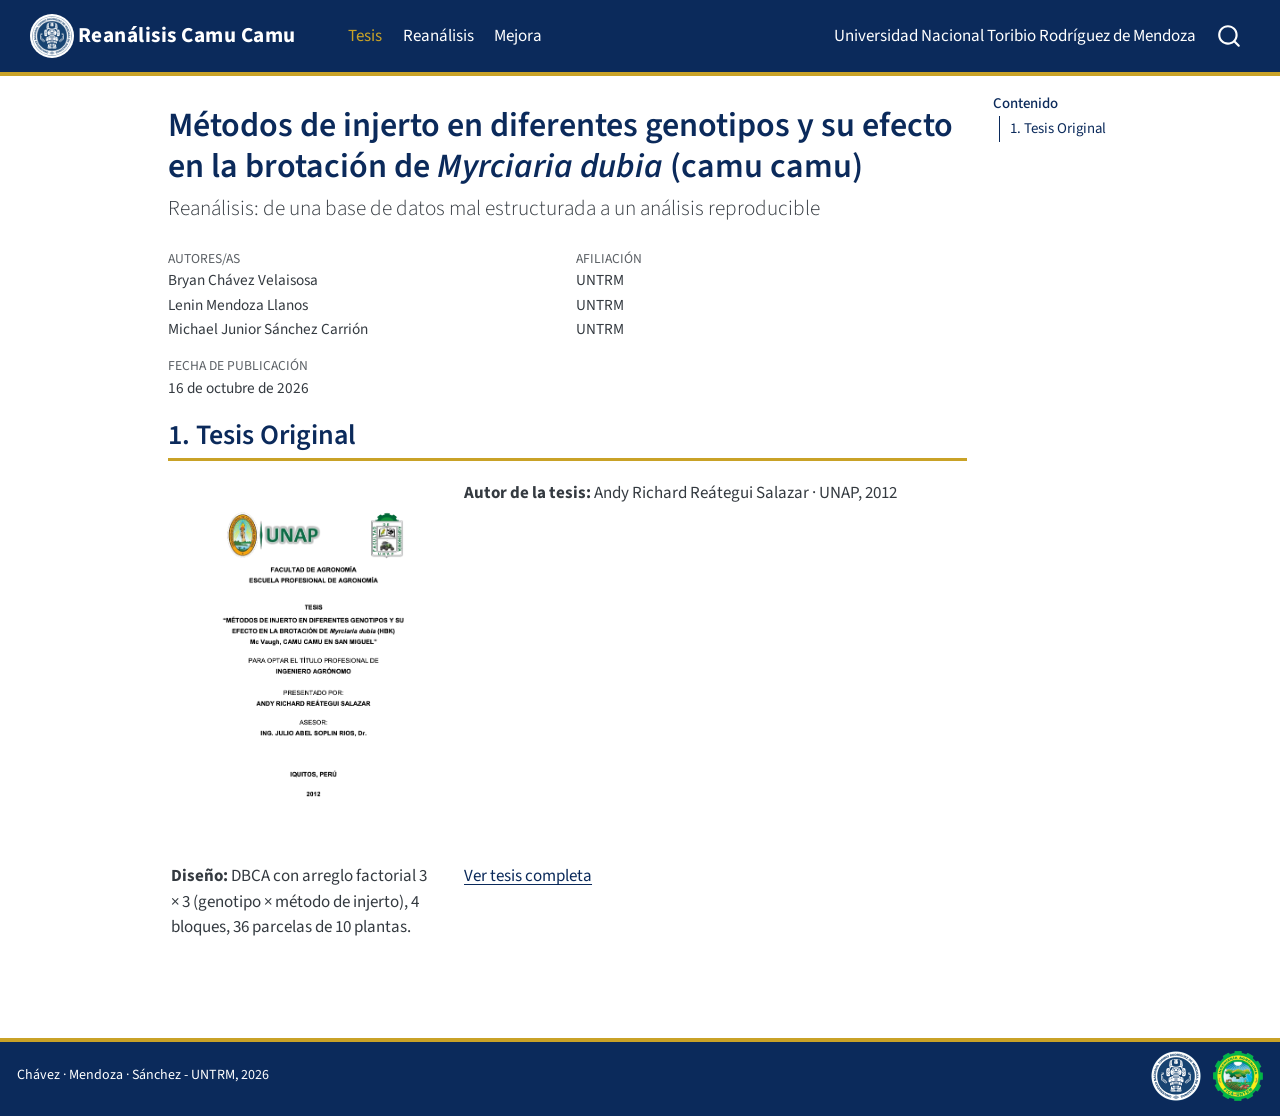
==== docs/index.html @ 09ec64f8 "Agrego páginas Reanálisis y Mejoras" ====
<!DOCTYPE html>
<html xmlns="http://www.w3.org/1999/xhtml" lang="es" xml:lang="es"><head>

<meta charset="utf-8">
<meta name="generator" content="quarto-1.9.37">

<meta name="viewport" content="width=device-width, initial-scale=1.0, user-scalable=yes">

<meta name="author" content="Bryan Chávez Velaisosa">
<meta name="author" content="Lenin Mendoza Llanos">
<meta name="author" content="Michael Junior Sánchez Carrión">

<title>Métodos de injerto en diferentes genotipos y su efecto en la brotación de Myrciaria dubia (camu camu) – Reanálisis Camu Camu</title>
<style>
/* Default styles provided by pandoc.
** See https://pandoc.org/MANUAL.html#variables-for-html for config info.
*/
code{white-space: pre-wrap;}
span.smallcaps{font-variant: small-caps;}
div.columns{display: flex; gap: min(4vw, 1.5em);}
div.column{flex: auto; overflow-x: auto;}
div.hanging-indent{margin-left: 1.5em; text-indent: -1.5em;}
ul.task-list{list-style: none;}
ul.task-list li input[type="checkbox"] {
  width: 0.8em;
  margin: 0 0.8em 0.2em -1em; /* quarto-specific, see https://github.com/quarto-dev/quarto-cli/issues/4556 */ 
  vertical-align: middle;
}
</style>


<script src="site_libs/quarto-nav/quarto-nav.js"></script>
<script src="site_libs/quarto-nav/headroom.min.js"></script>
<script src="site_libs/clipboard/clipboard.min.js"></script>
<script src="site_libs/quarto-search/autocomplete.umd.js"></script>
<script src="site_libs/quarto-search/fuse.min.js"></script>
<script src="site_libs/quarto-search/quarto-search.js"></script>
<meta name="quarto:offset" content="./">
<script src="site_libs/quarto-html/quarto.js" type="module"></script>
<script src="site_libs/quarto-html/tabsets/tabsets.js" type="module"></script>
<script src="site_libs/quarto-html/popper.min.js"></script>
<script src="site_libs/quarto-html/tippy.umd.min.js"></script>
<script src="site_libs/quarto-html/anchor.min.js"></script>
<link href="site_libs/quarto-html/tippy.css" rel="stylesheet">
<link href="site_libs/quarto-html/quarto-syntax-highlighting-7f8f88aac4f3542376d5c11b86a4c14d.css" rel="stylesheet" id="quarto-text-highlighting-styles">
<script src="site_libs/bootstrap/bootstrap.min.js"></script>
<link href="site_libs/bootstrap/bootstrap-icons.css" rel="stylesheet">
<link href="site_libs/bootstrap/bootstrap-fdd78531f9543325a191bd3c4069c0da.min.css" rel="stylesheet" append-hash="true" id="quarto-bootstrap" data-mode="light">
<script id="quarto-search-options" type="application/json">{
  "location": "navbar",
  "copy-button": false,
  "collapse-after": 3,
  "panel-placement": "end",
  "type": "overlay",
  "limit": 50,
  "keyboard-shortcut": [
    "f",
    "/",
    "s"
  ],
  "show-item-context": false,
  "language": {
    "search-no-results-text": "No se han encontrado resultados",
    "search-matching-documents-text": "documentos encontrados",
    "search-copy-link-title": "Copiar el enlace en la búsqueda",
    "search-hide-matches-text": "Ocultar resultados adicionales",
    "search-more-match-text": "resultado adicional en este documento",
    "search-more-matches-text": "resultados adicionales en este documento",
    "search-clear-button-title": "Borrar",
    "search-text-placeholder": "",
    "search-detached-cancel-button-title": "Cancelar",
    "search-submit-button-title": "Enviar",
    "search-label": "Buscar"
  }
}</script>


</head>

<body class="nav-fixed quarto-light">

<div id="quarto-search-results"></div>
  <header id="quarto-header" class="headroom fixed-top">
    <nav class="navbar navbar-expand-lg " data-bs-theme="dark">
      <div class="navbar-container container-fluid">
      <div class="navbar-brand-container mx-auto">
    <a href="./index.html" class="navbar-brand navbar-brand-logo">
    <img src="./img/logo-untrm.png" alt="Logo UNTRM" class="navbar-logo light-content">
    <img src="./img/logo-untrm.png" alt="Logo UNTRM" class="navbar-logo dark-content">
    </a>
    <a class="navbar-brand" href="./index.html">
    <span class="navbar-title">Reanálisis Camu Camu</span>
    </a>
  </div>
            <div id="quarto-search" class="" title="Buscar"></div>
          <button class="navbar-toggler" type="button" data-bs-toggle="collapse" data-bs-target="#navbarCollapse" aria-controls="navbarCollapse" role="menu" aria-expanded="false" aria-label="Navegación de palanca" onclick="if (window.quartoToggleHeadroom) { window.quartoToggleHeadroom(); }">
  <span class="navbar-toggler-icon"></span>
</button>
          <div class="collapse navbar-collapse" id="navbarCollapse">
            <ul class="navbar-nav navbar-nav-scroll me-auto">
  <li class="nav-item">
    <a class="nav-link active" href="./index.html" aria-current="page"> 
<span class="menu-text">Tesis</span></a>
  </li>  
  <li class="nav-item">
    <a class="nav-link" href="./reanalisis.html"> 
<span class="menu-text">Reanálisis</span></a>
  </li>  
  <li class="nav-item">
    <a class="nav-link" href="./mejoras.html"> 
<span class="menu-text">Mejora</span></a>
  </li>  
</ul>
            <ul class="navbar-nav navbar-nav-scroll ms-auto">
  <li class="nav-item">
    <span class="nav-link">
<span class="menu-text">Universidad Nacional Toribio Rodríguez de Mendoza</span>
    </span>
  </li>  
</ul>
          </div> <!-- /navcollapse -->
            <div class="quarto-navbar-tools">
</div>
      </div> <!-- /container-fluid -->
    </nav>
</header>
<!-- content -->
<div id="quarto-content" class="quarto-container page-columns page-rows-contents page-layout-article page-navbar">
<!-- sidebar -->
<!-- margin-sidebar -->
    <div id="quarto-margin-sidebar" class="sidebar margin-sidebar">
        <nav id="TOC" role="doc-toc" class="toc-active">
    <h2 id="toc-title">Contenido</h2>
   
  <ul>
  <li><a href="#tesis-original" id="toc-tesis-original" class="nav-link active" data-scroll-target="#tesis-original">1. Tesis Original</a></li>
  </ul>
</nav>
    </div>
<!-- main -->
<main class="content" id="quarto-document-content">

<header id="title-block-header" class="quarto-title-block default">
<div class="quarto-title">
<h1 class="title">Métodos de injerto en diferentes genotipos y su efecto en la brotación de <em>Myrciaria dubia</em> (camu camu)</h1>
<p class="subtitle lead">Reanálisis: de una base de datos mal estructurada a un análisis reproducible</p>
</div>


<div class="quarto-title-meta-author">
  <div class="quarto-title-meta-heading">Autores/as</div>
  <div class="quarto-title-meta-heading">Afiliación</div>
  
    <div class="quarto-title-meta-contents">
    <p class="author">Bryan Chávez Velaisosa </p>
  </div>
  <div class="quarto-title-meta-contents">
        <p class="affiliation">
            UNTRM
          </p>
      </div>
    <div class="quarto-title-meta-contents">
    <p class="author">Lenin Mendoza Llanos </p>
  </div>
  <div class="quarto-title-meta-contents">
        <p class="affiliation">
            UNTRM
          </p>
      </div>
    <div class="quarto-title-meta-contents">
    <p class="author">Michael Junior Sánchez Carrión </p>
  </div>
  <div class="quarto-title-meta-contents">
        <p class="affiliation">
            UNTRM
          </p>
      </div>
  </div>

<div class="quarto-title-meta">

      
    <div>
    <div class="quarto-title-meta-heading">Fecha de publicación</div>
    <div class="quarto-title-meta-contents">
      <p class="date">16 de octubre de 2026</p>
    </div>
  </div>
  
    
  </div>
  


</header>


<section id="tesis-original" class="level2">
<h2 class="anchored" data-anchor-id="tesis-original">1. Tesis Original</h2>
<div class="quarto-layout-panel" data-layout="[35,65]">
<div class="quarto-layout-row">
<div class="quarto-layout-cell" style="flex-basis: 35.0%;justify-content: center;">
<p><img src="img/portada_tesis.png" class="img-fluid"></p>
</div>
<div class="quarto-layout-cell" style="flex-basis: 65.0%;justify-content: flex-start;">
<p><strong>Autor de la tesis:</strong> Andy Richard Reátegui Salazar · UNAP, 2012</p>
</div>
</div>
<div class="quarto-layout-row">
<div class="quarto-layout-cell" style="flex-basis: 35.0%;justify-content: flex-start;">
<p><strong>Diseño:</strong> DBCA con arreglo factorial 3 × 3 (genotipo × método de injerto), 4 bloques, 36 parcelas de 10 plantas.</p>
</div>
<div class="quarto-layout-cell" style="flex-basis: 65.0%;justify-content: flex-start;">
<p><a href="https://api-repositorio.unapiquitos.edu.pe/server/api/core/bitstreams/36455bbd-36ca-40e0-aa8e-1a7fc9ed3865/content">Ver tesis completa</a></p>
</div>
</div>
</div>


</section>

</main> <!-- /main -->
<script id="quarto-html-after-body" type="application/javascript">
  window.document.addEventListener("DOMContentLoaded", function (event) {
    const icon = "";
    const anchorJS = new window.AnchorJS();
    anchorJS.options = {
      placement: 'right',
      icon: icon
    };
    anchorJS.add('.anchored');
    const isCodeAnnotation = (el) => {
      for (const clz of el.classList) {
        if (clz.startsWith('code-annotation-')) {                     
          return true;
        }
      }
      return false;
    }
    const onCopySuccess = function(e) {
      // button target
      const button = e.trigger;
      // don't keep focus
      button.blur();
      // flash "checked"
      button.classList.add('code-copy-button-checked');
      var currentTitle = button.getAttribute("title");
      button.setAttribute("title", "Copiado");
      let tooltip;
      if (window.bootstrap) {
        button.setAttribute("data-bs-toggle", "tooltip");
        button.setAttribute("data-bs-placement", "left");
        button.setAttribute("data-bs-title", "Copiado");
        tooltip = new bootstrap.Tooltip(button, 
          { trigger: "manual", 
            customClass: "code-copy-button-tooltip",
            offset: [0, -8]});
        tooltip.show();    
      }
      setTimeout(function() {
        if (tooltip) {
          tooltip.hide();
          button.removeAttribute("data-bs-title");
          button.removeAttribute("data-bs-toggle");
          button.removeAttribute("data-bs-placement");
        }
        button.setAttribute("title", currentTitle);
        button.classList.remove('code-copy-button-checked');
      }, 1000);
      // clear code selection
      e.clearSelection();
    }
    const getTextToCopy = function(trigger) {
      const outerScaffold = trigger.parentElement.cloneNode(true);
      const codeEl = outerScaffold.querySelector('code');
      for (const childEl of codeEl.children) {
        if (isCodeAnnotation(childEl)) {
          childEl.remove();
        }
      }
      return codeEl.innerText;
    }
    const clipboard = new window.ClipboardJS('.code-copy-button:not([data-in-quarto-modal])', {
      text: getTextToCopy
    });
    clipboard.on('success', onCopySuccess);
    if (window.document.getElementById('quarto-embedded-source-code-modal')) {
      const clipboardModal = new window.ClipboardJS('.code-copy-button[data-in-quarto-modal]', {
        text: getTextToCopy,
        container: window.document.getElementById('quarto-embedded-source-code-modal')
      });
      clipboardModal.on('success', onCopySuccess);
    }
      var localhostRegex = new RegExp(/^(?:http|https):\/\/localhost\:?[0-9]*\//);
      var mailtoRegex = new RegExp(/^mailto:/);
        var filterRegex = new RegExp('/' + window.location.host + '/');
      var isInternal = (href) => {
          return filterRegex.test(href) || localhostRegex.test(href) || mailtoRegex.test(href);
      }
      // Inspect non-navigation links and adorn them if external
     var links = window.document.querySelectorAll('a[href]:not(.nav-link):not(.navbar-brand):not(.toc-action):not(.sidebar-link):not(.sidebar-item-toggle):not(.pagination-link):not(.no-external):not([aria-hidden]):not(.dropdown-item):not(.quarto-navigation-tool):not(.about-link)');
      for (var i=0; i<links.length; i++) {
        const link = links[i];
        if (!isInternal(link.href)) {
          // undo the damage that might have been done by quarto-nav.js in the case of
          // links that we want to consider external
          if (link.dataset.originalHref !== undefined) {
            link.href = link.dataset.originalHref;
          }
        }
      }
    function tippyHover(el, contentFn, onTriggerFn, onUntriggerFn) {
      const config = {
        allowHTML: true,
        maxWidth: 500,
        delay: 100,
        arrow: false,
        appendTo: function(el) {
            return el.parentElement;
        },
        interactive: true,
        interactiveBorder: 10,
        theme: 'quarto',
        placement: 'bottom-start',
      };
      if (contentFn) {
        config.content = contentFn;
      }
      if (onTriggerFn) {
        config.onTrigger = onTriggerFn;
      }
      if (onUntriggerFn) {
        config.onUntrigger = onUntriggerFn;
      }
      window.tippy(el, config); 
    }
    const noterefs = window.document.querySelectorAll('a[role="doc-noteref"]');
    for (var i=0; i<noterefs.length; i++) {
      const ref = noterefs[i];
      tippyHover(ref, function() {
        // use id or data attribute instead here
        let href = ref.getAttribute('data-footnote-href') || ref.getAttribute('href');
        try { href = new URL(href).hash; } catch {}
        const id = href.replace(/^#\/?/, "");
        const note = window.document.getElementById(id);
        if (note) {
          return note.innerHTML;
        } else {
          return "";
        }
      });
    }
    const xrefs = window.document.querySelectorAll('a.quarto-xref');
    const processXRef = (id, note) => {
      // Strip column container classes
      const stripColumnClz = (el) => {
        el.classList.remove("page-full", "page-columns");
        if (el.children) {
          for (const child of el.children) {
            stripColumnClz(child);
          }
        }
      }
      stripColumnClz(note)
      if (id === null || id.startsWith('sec-')) {
        // Special case sections, only their first couple elements
        const container = document.createElement("div");
        if (note.children && note.children.length > 2) {
          container.appendChild(note.children[0].cloneNode(true));
          for (let i = 1; i < note.children.length; i++) {
            const child = note.children[i];
            if (child.tagName === "P" && child.innerText === "") {
              continue;
            } else {
              container.appendChild(child.cloneNode(true));
              break;
            }
          }
          if (window.Quarto?.typesetMath) {
            window.Quarto.typesetMath(container);
          }
          return container.innerHTML
        } else {
          if (window.Quarto?.typesetMath) {
            window.Quarto.typesetMath(note);
          }
          return note.innerHTML;
        }
      } else {
        // Remove any anchor links if they are present
        const anchorLink = note.querySelector('a.anchorjs-link');
        if (anchorLink) {
          anchorLink.remove();
        }
        if (window.Quarto?.typesetMath) {
          window.Quarto.typesetMath(note);
        }
        if (note.classList.contains("callout")) {
          return note.outerHTML;
        } else {
          return note.innerHTML;
        }
      }
    }
    for (var i=0; i<xrefs.length; i++) {
      const xref = xrefs[i];
      tippyHover(xref, undefined, function(instance) {
        instance.disable();
        let url = xref.getAttribute('href');
        let hash = undefined; 
        if (url.startsWith('#')) {
          hash = url;
        } else {
          try { hash = new URL(url).hash; } catch {}
        }
        if (hash) {
          const id = hash.replace(/^#\/?/, "");
          const note = window.document.getElementById(id);
          if (note !== null) {
            try {
              const html = processXRef(id, note.cloneNode(true));
              instance.setContent(html);
            } finally {
              instance.enable();
              instance.show();
            }
          } else {
            // See if we can fetch this
            fetch(url.split('#')[0])
            .then(res => res.text())
            .then(html => {
              const parser = new DOMParser();
              const htmlDoc = parser.parseFromString(html, "text/html");
              const note = htmlDoc.getElementById(id);
              if (note !== null) {
                const html = processXRef(id, note);
                instance.setContent(html);
              } 
            }).finally(() => {
              instance.enable();
              instance.show();
            });
          }
        } else {
          // See if we can fetch a full url (with no hash to target)
          // This is a special case and we should probably do some content thinning / targeting
          fetch(url)
          .then(res => res.text())
          .then(html => {
            const parser = new DOMParser();
            const htmlDoc = parser.parseFromString(html, "text/html");
            const note = htmlDoc.querySelector('main.content');
            if (note !== null) {
              // This should only happen for chapter cross references
              // (since there is no id in the URL)
              // remove the first header
              if (note.children.length > 0 && note.children[0].tagName === "HEADER") {
                note.children[0].remove();
              }
              const html = processXRef(null, note);
              instance.setContent(html);
            } 
          }).finally(() => {
            instance.enable();
            instance.show();
          });
        }
      }, function(instance) {
      });
    }
        let selectedAnnoteEl;
        const selectorForAnnotation = ( cell, annotation) => {
          let cellAttr = 'data-code-cell="' + cell + '"';
          let lineAttr = 'data-code-annotation="' +  annotation + '"';
          const selector = 'span[' + cellAttr + '][' + lineAttr + ']';
          return selector;
        }
        const selectCodeLines = (annoteEl) => {
          const doc = window.document;
          const targetCell = annoteEl.getAttribute("data-target-cell");
          const targetAnnotation = annoteEl.getAttribute("data-target-annotation");
          const annoteSpan = window.document.querySelector(selectorForAnnotation(targetCell, targetAnnotation));
          const lines = annoteSpan.getAttribute("data-code-lines").split(",");
          const lineIds = lines.map((line) => {
            return targetCell + "-" + line;
          })
          let top = null;
          let height = null;
          let parent = null;
          if (lineIds.length > 0) {
              //compute the position of the single el (top and bottom and make a div)
              const el = window.document.getElementById(lineIds[0]);
              top = el.offsetTop;
              height = el.offsetHeight;
              parent = el.parentElement.parentElement;
            if (lineIds.length > 1) {
              const lastEl = window.document.getElementById(lineIds[lineIds.length - 1]);
              const bottom = lastEl.offsetTop + lastEl.offsetHeight;
              height = bottom - top;
            }
            if (top !== null && height !== null && parent !== null) {
              // cook up a div (if necessary) and position it 
              let div = window.document.getElementById("code-annotation-line-highlight");
              if (div === null) {
                div = window.document.createElement("div");
                div.setAttribute("id", "code-annotation-line-highlight");
                div.style.position = 'absolute';
                parent.appendChild(div);
              }
              div.style.top = top - 2 + "px";
              div.style.height = height + 4 + "px";
              div.style.left = 0;
              let gutterDiv = window.document.getElementById("code-annotation-line-highlight-gutter");
              if (gutterDiv === null) {
                gutterDiv = window.document.createElement("div");
                gutterDiv.setAttribute("id", "code-annotation-line-highlight-gutter");
                gutterDiv.style.position = 'absolute';
                const codeCell = window.document.getElementById(targetCell);
                const gutter = codeCell.querySelector('.code-annotation-gutter');
                gutter.appendChild(gutterDiv);
              }
              gutterDiv.style.top = top - 2 + "px";
              gutterDiv.style.height = height + 4 + "px";
            }
            selectedAnnoteEl = annoteEl;
          }
        };
        const unselectCodeLines = () => {
          const elementsIds = ["code-annotation-line-highlight", "code-annotation-line-highlight-gutter"];
          elementsIds.forEach((elId) => {
            const div = window.document.getElementById(elId);
            if (div) {
              div.remove();
            }
          });
          selectedAnnoteEl = undefined;
        };
          // Handle positioning of the toggle
      window.addEventListener(
        "resize",
        throttle(() => {
          elRect = undefined;
          if (selectedAnnoteEl) {
            selectCodeLines(selectedAnnoteEl);
          }
        }, 10)
      );
      function throttle(fn, ms) {
      let throttle = false;
      let timer;
        return (...args) => {
          if(!throttle) { // first call gets through
              fn.apply(this, args);
              throttle = true;
          } else { // all the others get throttled
              if(timer) clearTimeout(timer); // cancel #2
              timer = setTimeout(() => {
                fn.apply(this, args);
                timer = throttle = false;
              }, ms);
          }
        };
      }
        // Attach click handler to the DT
        const annoteDls = window.document.querySelectorAll('dt[data-target-cell]');
        for (const annoteDlNode of annoteDls) {
          annoteDlNode.addEventListener('click', (event) => {
            const clickedEl = event.target;
            if (clickedEl !== selectedAnnoteEl) {
              unselectCodeLines();
              const activeEl = window.document.querySelector('dt[data-target-cell].code-annotation-active');
              if (activeEl) {
                activeEl.classList.remove('code-annotation-active');
              }
              selectCodeLines(clickedEl);
              clickedEl.classList.add('code-annotation-active');
            } else {
              // Unselect the line
              unselectCodeLines();
              clickedEl.classList.remove('code-annotation-active');
            }
          });
        }
    const findCites = (el) => {
      const parentEl = el.parentElement;
      if (parentEl) {
        const cites = parentEl.dataset.cites;
        if (cites) {
          return {
            el,
            cites: cites.split(' ')
          };
        } else {
          return findCites(el.parentElement)
        }
      } else {
        return undefined;
      }
    };
    var bibliorefs = window.document.querySelectorAll('a[role="doc-biblioref"]');
    for (var i=0; i<bibliorefs.length; i++) {
      const ref = bibliorefs[i];
      const citeInfo = findCites(ref);
      if (citeInfo) {
        tippyHover(citeInfo.el, function() {
          var popup = window.document.createElement('div');
          citeInfo.cites.forEach(function(cite) {
            var citeDiv = window.document.createElement('div');
            citeDiv.classList.add('hanging-indent');
            citeDiv.classList.add('csl-entry');
            var biblioDiv = window.document.getElementById('ref-' + cite);
            if (biblioDiv) {
              citeDiv.innerHTML = biblioDiv.innerHTML;
            }
            popup.appendChild(citeDiv);
          });
          return popup.innerHTML;
        });
      }
    }
  });
  </script>
</div> <!-- /content -->
<footer class="footer">
  <div class="nav-footer">
    <div class="nav-footer-left">
<p>Chávez · Mendoza · Sánchez - UNTRM, 2026</p>
</div>   
    <div class="nav-footer-center">
      &nbsp;
    </div>
    <div class="nav-footer-right">
<p><img src="img/logo-untrm.png" height="50"> <img src="img/logo-facultad.png" height="50"></p>
</div>
  </div>
</footer>




</body></html>
---- docs/site_libs/quarto-html/tippy.css ----
.tippy-box[data-animation=fade][data-state=hidden]{opacity:0}[data-tippy-root]{max-width:calc(100vw - 10px)}.tippy-box{position:relative;background-color:#333;color:#fff;border-radius:4px;font-size:14px;line-height:1.4;white-space:normal;outline:0;transition-property:transform,visibility,opacity}.tippy-box[data-placement^=top]>.tippy-arrow{bottom:0}.tippy-box[data-placement^=top]>.tippy-arrow:before{bottom:-7px;left:0;border-width:8px 8px 0;border-top-color:initial;transform-origin:center top}.tippy-box[data-placement^=bottom]>.tippy-arrow{top:0}.tippy-box[data-placement^=bottom]>.tippy-arrow:before{top:-7px;left:0;border-width:0 8px 8px;border-bottom-color:initial;transform-origin:center bottom}.tippy-box[data-placement^=left]>.tippy-arrow{right:0}.tippy-box[data-placement^=left]>.tippy-arrow:before{border-width:8px 0 8px 8px;border-left-color:initial;right:-7px;transform-origin:center left}.tippy-box[data-placement^=right]>.tippy-arrow{left:0}.tippy-box[data-placement^=right]>.tippy-arrow:before{left:-7px;border-width:8px 8px 8px 0;border-right-color:initial;transform-origin:center right}.tippy-box[data-inertia][data-state=visible]{transition-timing-function:cubic-bezier(.54,1.5,.38,1.11)}.tippy-arrow{width:16px;height:16px;color:#333}.tippy-arrow:before{content:"";position:absolute;border-color:transparent;border-style:solid}.tippy-content{position:relative;padding:5px 9px;z-index:1}
---- docs/site_libs/quarto-html/quarto-syntax-highlighting-7f8f88aac4f3542376d5c11b86a4c14d.css ----
/* quarto syntax highlight colors */
:root {
  --quarto-hl-ot-color: #003B4F;
  --quarto-hl-at-color: #657422;
  --quarto-hl-ss-color: #20794D;
  --quarto-hl-an-color: #5E5E5E;
  --quarto-hl-fu-color: #4758AB;
  --quarto-hl-st-color: #20794D;
  --quarto-hl-cf-color: #003B4F;
  --quarto-hl-op-color: #5E5E5E;
  --quarto-hl-er-color: #AD0000;
  --quarto-hl-bn-color: #AD0000;
  --quarto-hl-al-color: #AD0000;
  --quarto-hl-va-color: #111111;
  --quarto-hl-bu-color: inherit;
  --quarto-hl-ex-color: inherit;
  --quarto-hl-pp-color: #AD0000;
  --quarto-hl-in-color: #5E5E5E;
  --quarto-hl-vs-color: #20794D;
  --quarto-hl-wa-color: #5E5E5E;
  --quarto-hl-do-color: #5E5E5E;
  --quarto-hl-im-color: #00769E;
  --quarto-hl-ch-color: #20794D;
  --quarto-hl-dt-color: #AD0000;
  --quarto-hl-fl-color: #AD0000;
  --quarto-hl-co-color: #5E5E5E;
  --quarto-hl-cv-color: #5E5E5E;
  --quarto-hl-cn-color: #8f5902;
  --quarto-hl-sc-color: #5E5E5E;
  --quarto-hl-dv-color: #AD0000;
  --quarto-hl-kw-color: #003B4F;
}

/* other quarto variables */
:root {
  --quarto-font-monospace: SFMono-Regular, Menlo, Monaco, Consolas, "Liberation Mono", "Courier New", monospace;
}

/* syntax highlight based on Pandoc's rules */
pre > code.sourceCode > span {
  color: #003B4F;
}

code.sourceCode > span {
  color: #003B4F;
}

div.sourceCode,
div.sourceCode pre.sourceCode {
  color: #003B4F;
}

/* Normal */
code span {
  color: #003B4F;
}

/* Alert */
code span.al {
  color: #AD0000;
  font-style: inherit;
}

/* Annotation */
code span.an {
  color: #5E5E5E;
  font-style: inherit;
}

/* Attribute */
code span.at {
  color: #657422;
  font-style: inherit;
}

/* BaseN */
code span.bn {
  color: #AD0000;
  font-style: inherit;
}

/* BuiltIn */
code span.bu {
  font-style: inherit;
}

/* ControlFlow */
code span.cf {
  color: #003B4F;
  font-weight: bold;
  font-style: inherit;
}

/* Char */
code span.ch {
  color: #20794D;
  font-style: inherit;
}

/* Constant */
code span.cn {
  color: #8f5902;
  font-style: inherit;
}

/* Comment */
code span.co {
  color: #5E5E5E;
  font-style: inherit;
}

/* CommentVar */
code span.cv {
  color: #5E5E5E;
  font-style: italic;
}

/* Documentation */
code span.do {
  color: #5E5E5E;
  font-style: italic;
}

/* DataType */
code span.dt {
  color: #AD0000;
  font-style: inherit;
}

/* DecVal */
code span.dv {
  color: #AD0000;
  font-style: inherit;
}

/* Error */
code span.er {
  color: #AD0000;
  font-style: inherit;
}

/* Extension */
code span.ex {
  font-style: inherit;
}

/* Float */
code span.fl {
  color: #AD0000;
  font-style: inherit;
}

/* Function */
code span.fu {
  color: #4758AB;
  font-style: inherit;
}

/* Import */
code span.im {
  color: #00769E;
  font-style: inherit;
}

/* Information */
code span.in {
  color: #5E5E5E;
  font-style: inherit;
}

/* Keyword */
code span.kw {
  color: #003B4F;
  font-weight: bold;
  font-style: inherit;
}

/* Operator */
code span.op {
  color: #5E5E5E;
  font-style: inherit;
}

/* Other */
code span.ot {
  color: #003B4F;
  font-style: inherit;
}

/* Preprocessor */
code span.pp {
  color: #AD0000;
  font-style: inherit;
}

/* SpecialChar */
code span.sc {
  color: #5E5E5E;
  font-style: inherit;
}

/* SpecialString */
code span.ss {
  color: #20794D;
  font-style: inherit;
}

/* String */
code span.st {
  color: #20794D;
  font-style: inherit;
}

/* Variable */
code span.va {
  color: #111111;
  font-style: inherit;
}

/* VerbatimString */
code span.vs {
  color: #20794D;
  font-style: inherit;
}

/* Warning */
code span.wa {
  color: #5E5E5E;
  font-style: italic;
}

.prevent-inlining {
  content: "</";
}

/*# sourceMappingURL=789ad8cd35626ba772517505b42a116e.css.map */
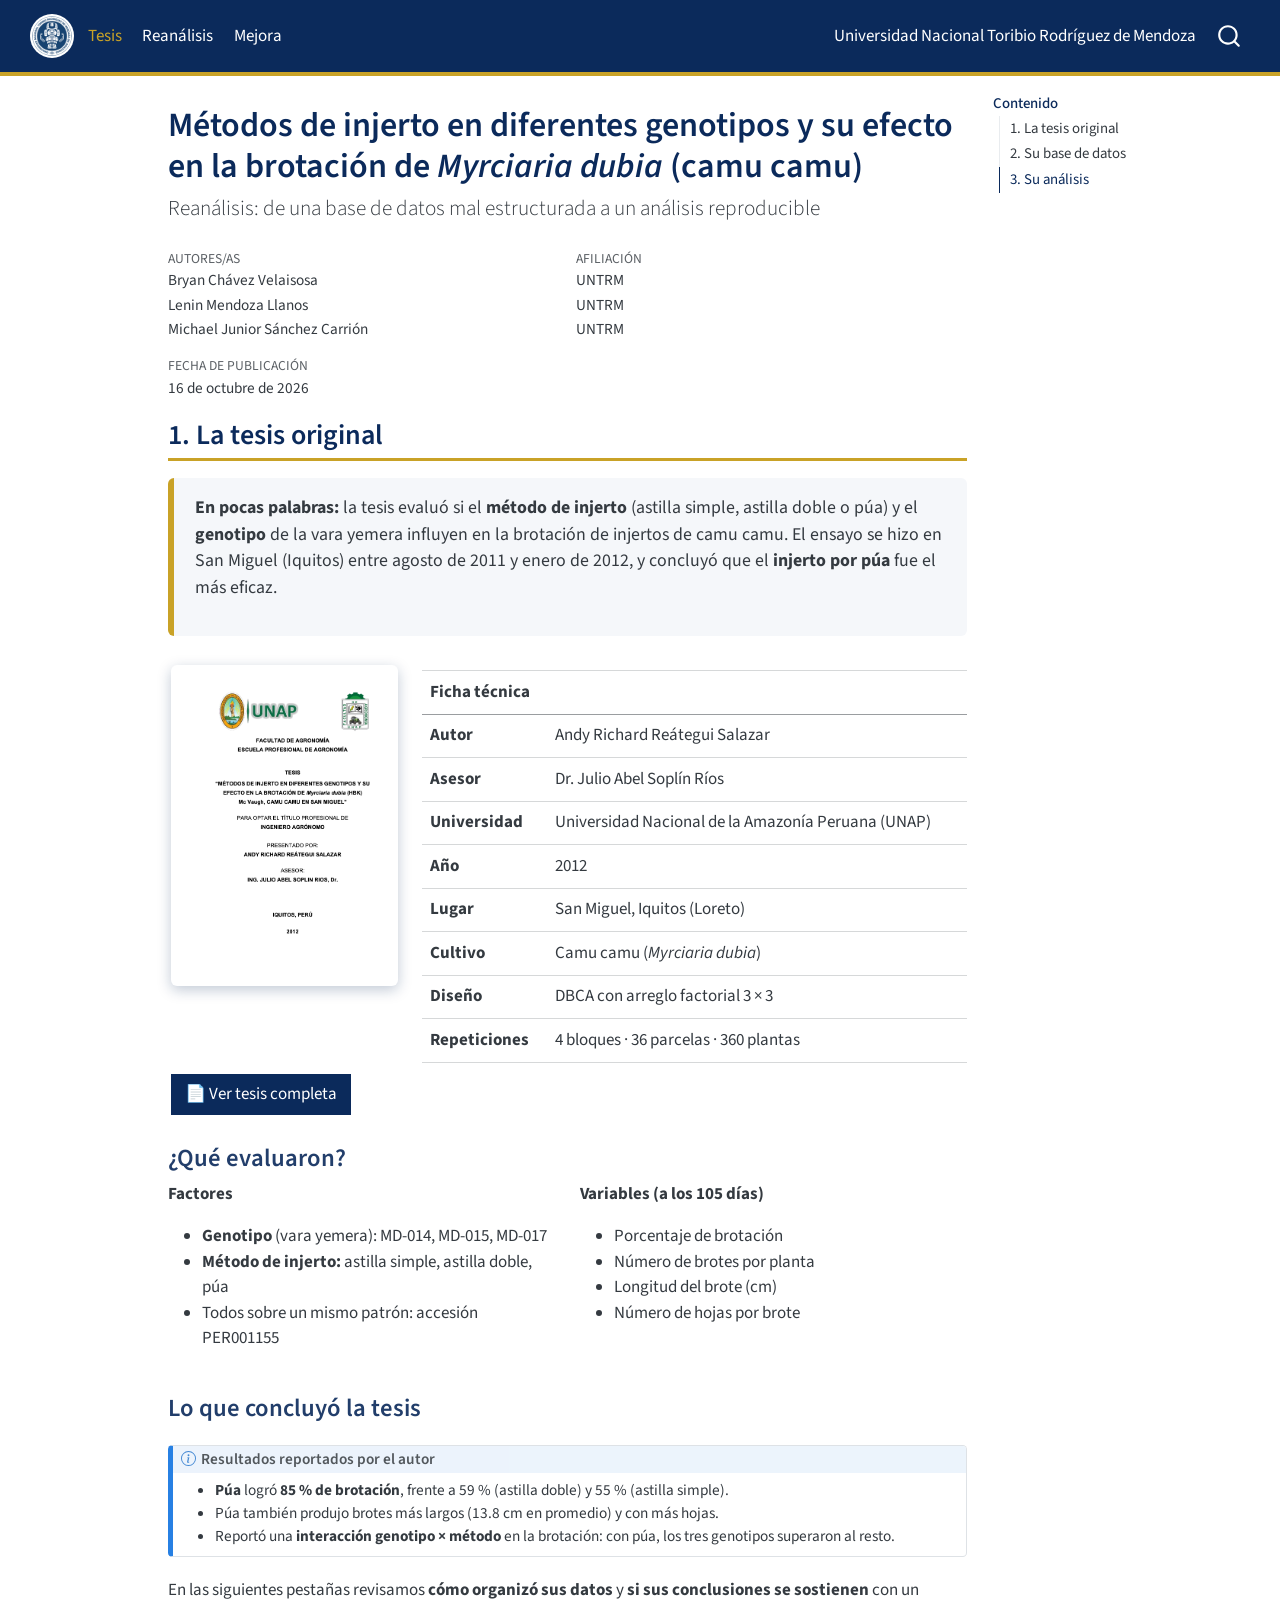
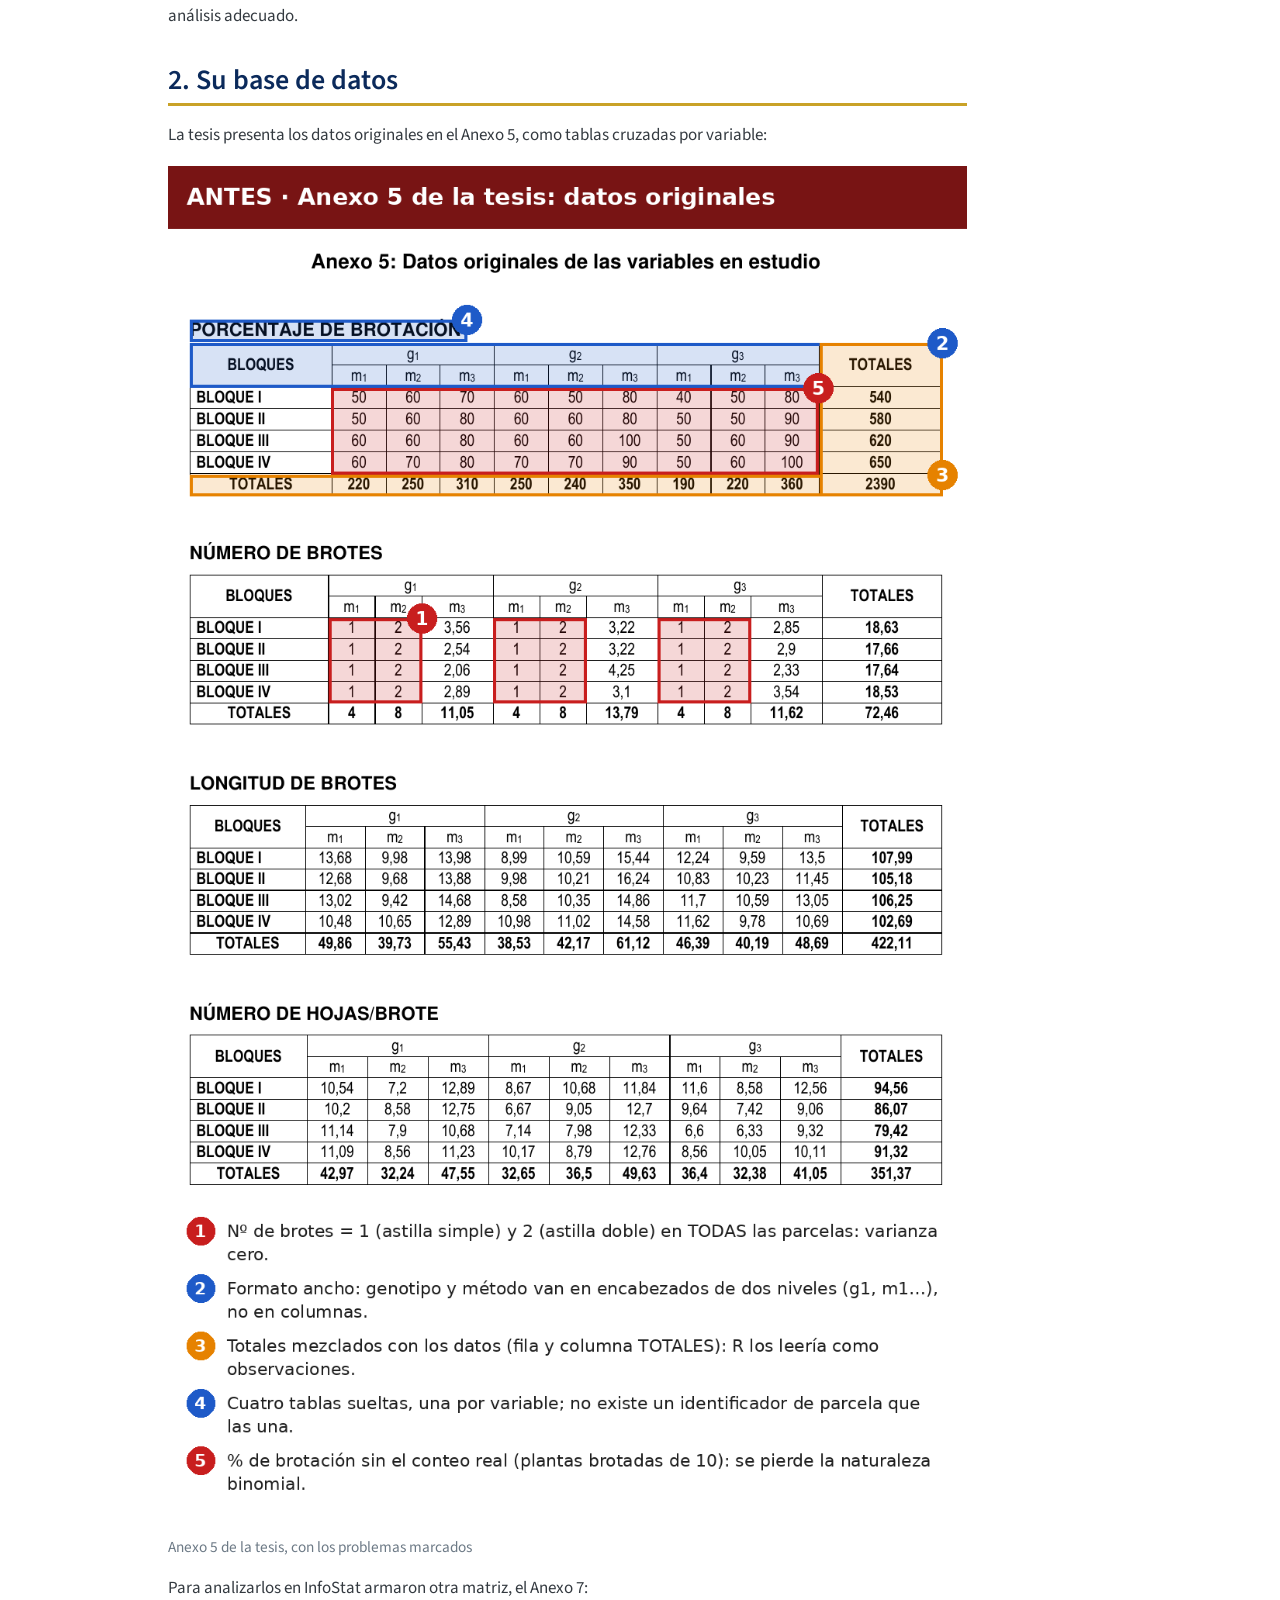
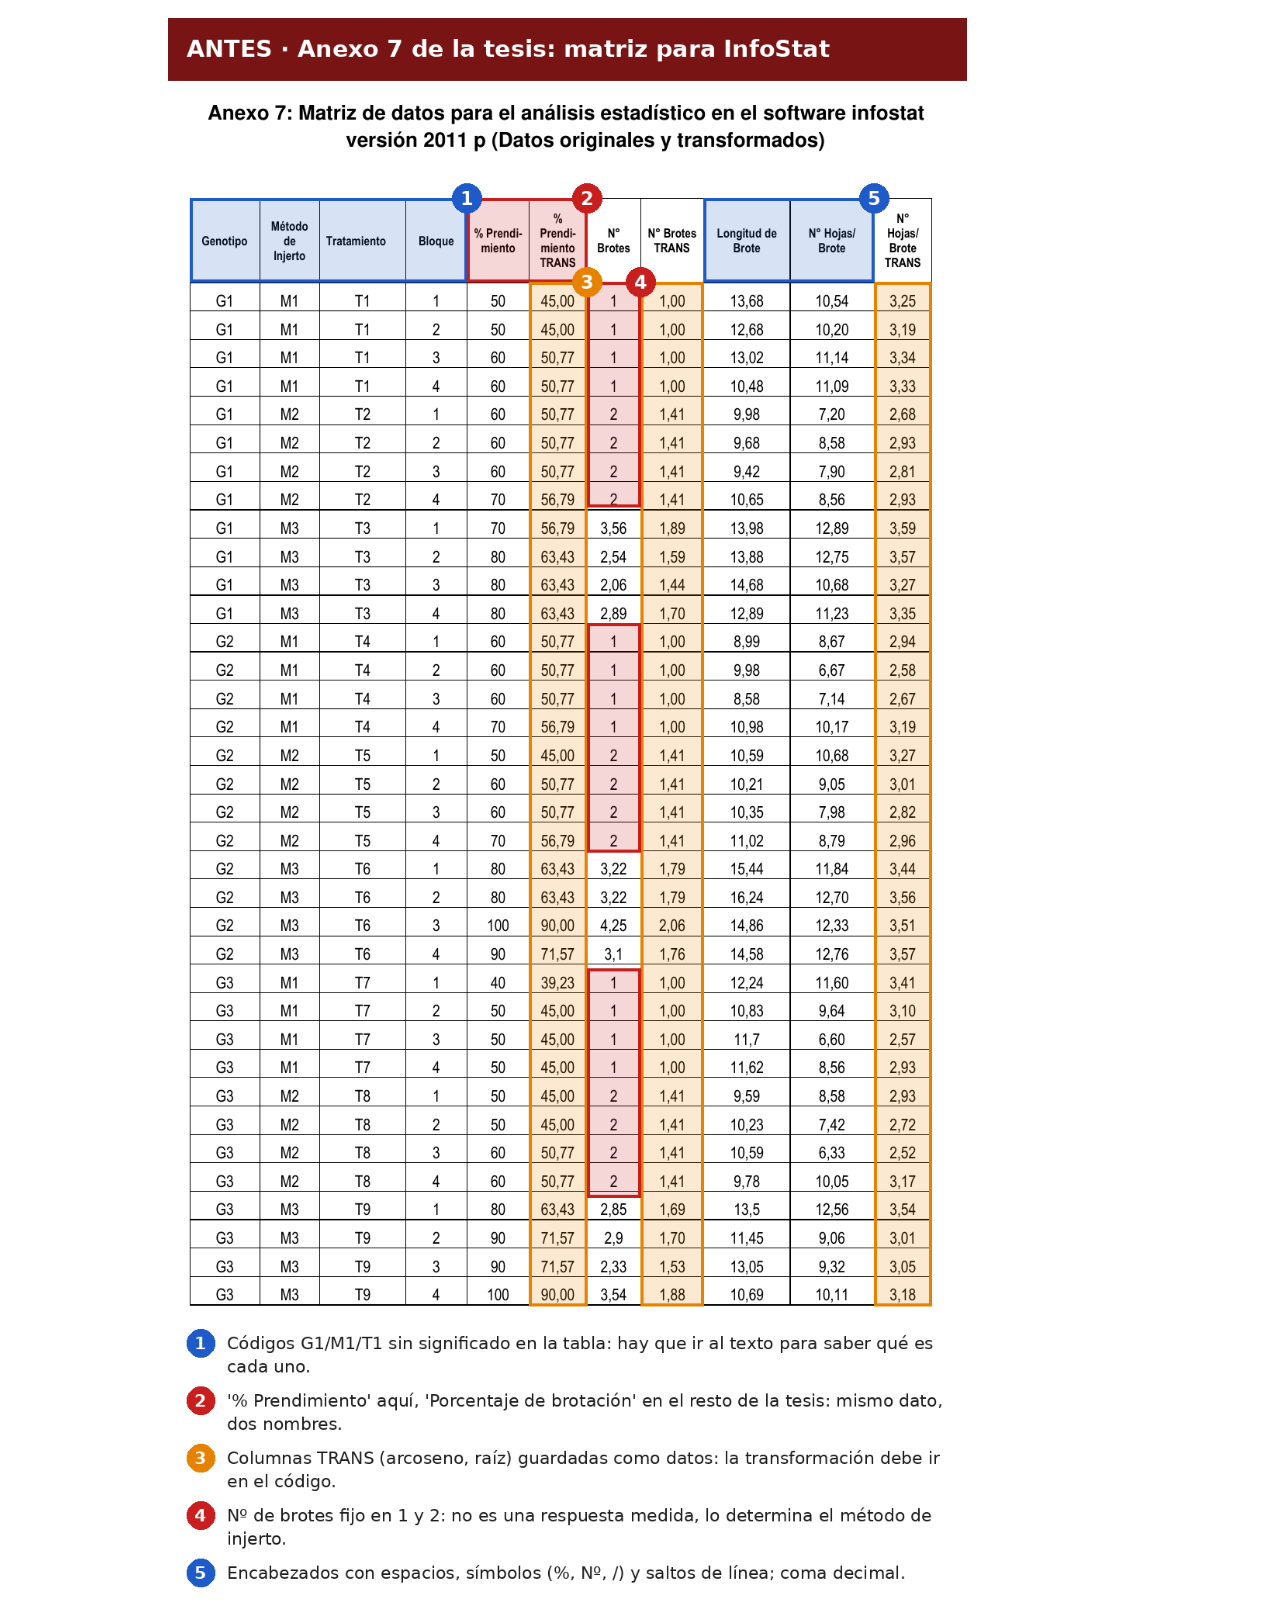
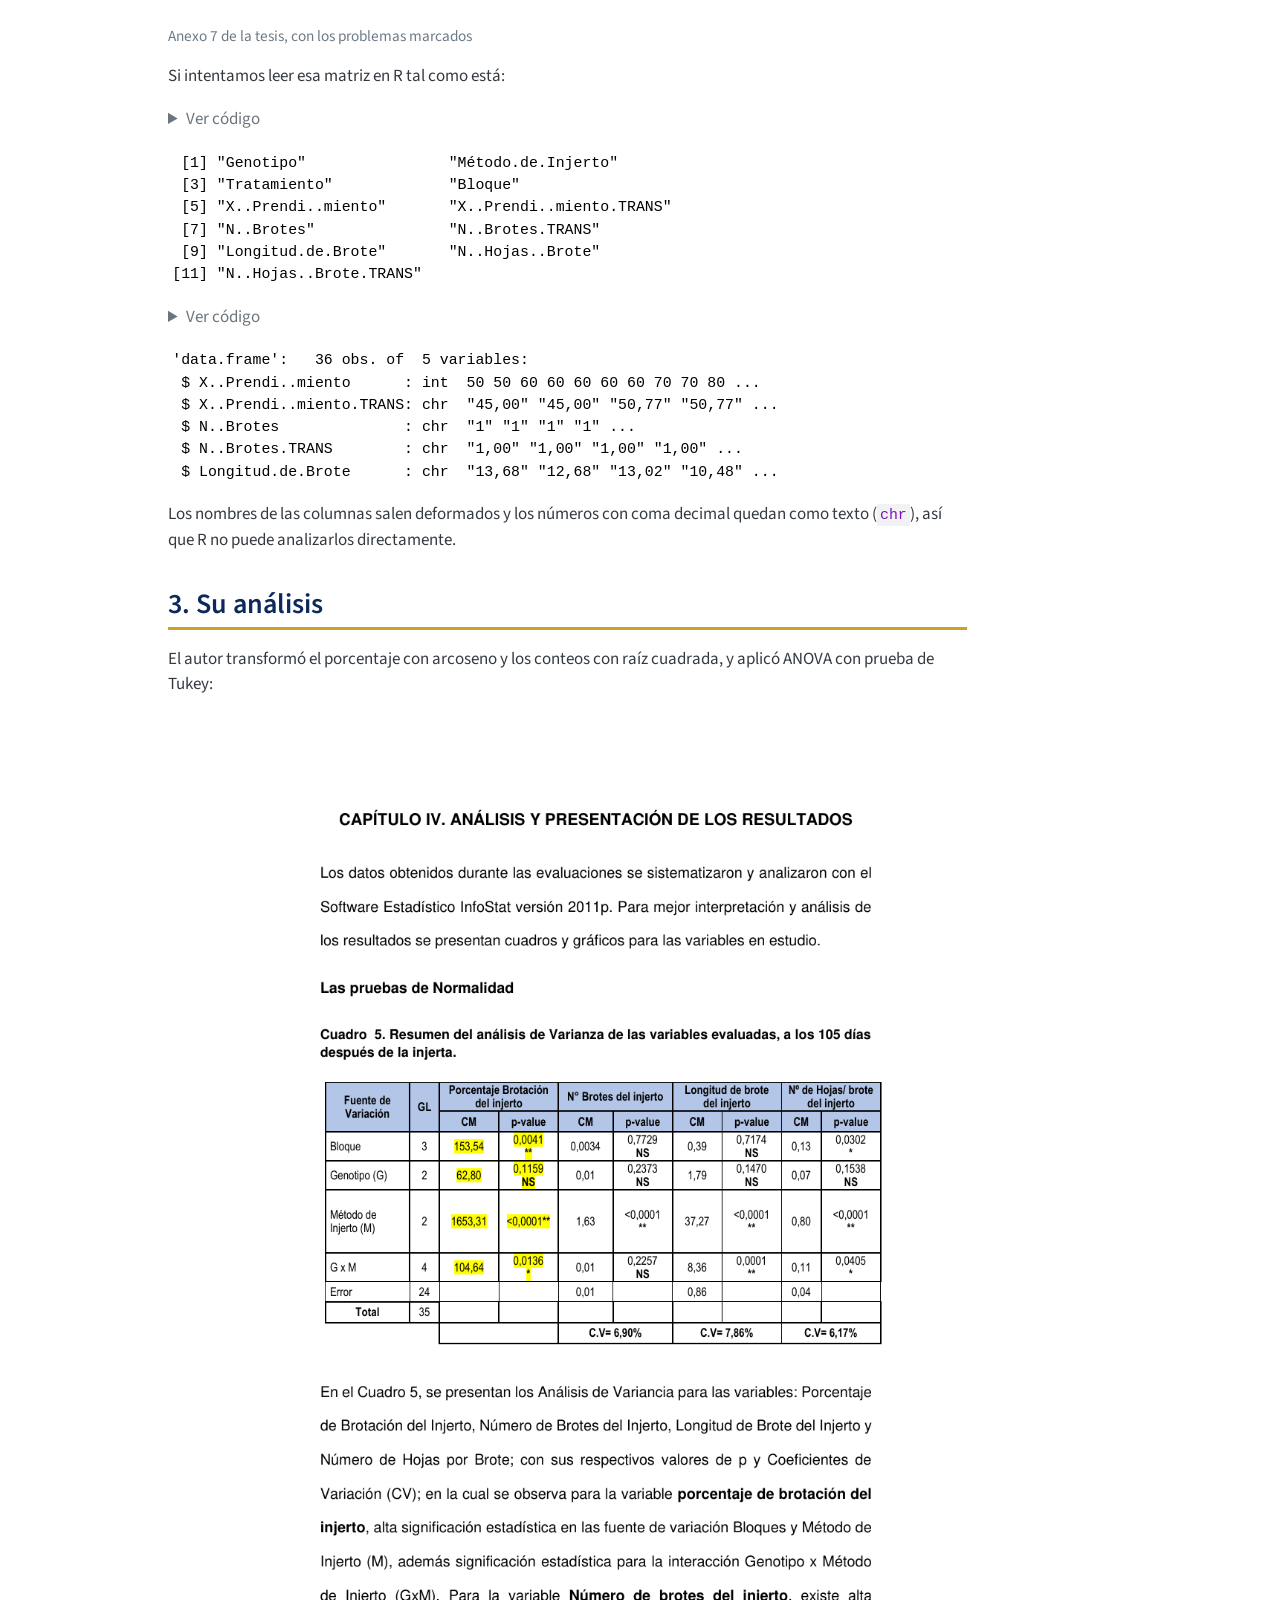
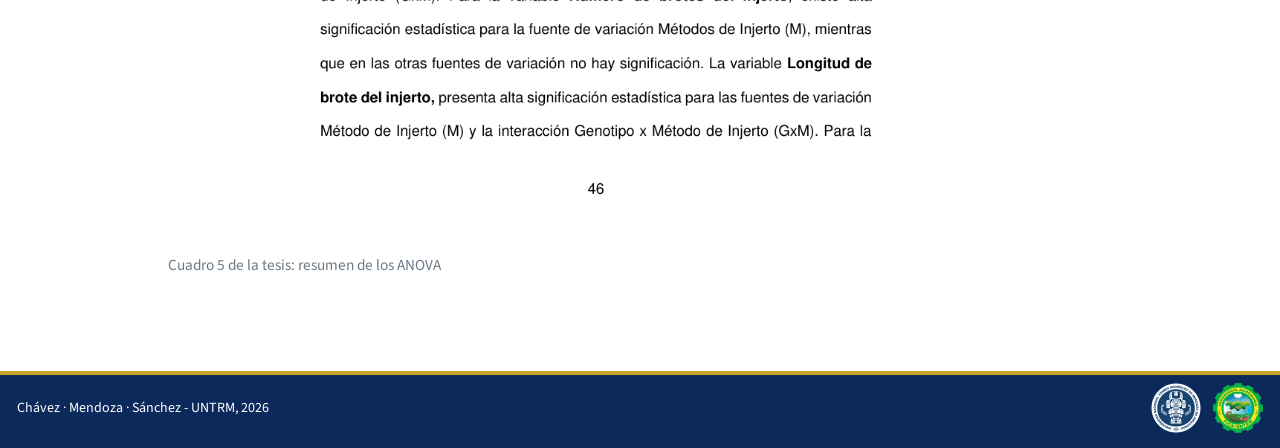
==== commit caf0dda7: "Presentación de la tesis con ficha técnica y resumen" ====
--- a/docs/index.html
+++ b/docs/index.html
@@ -10,7 +10,7 @@
 <meta name="author" content="Lenin Mendoza Llanos">
 <meta name="author" content="Michael Junior Sánchez Carrión">
 
-<title>Métodos de injerto en diferentes genotipos y su efecto en la brotación de Myrciaria dubia (camu camu) – Reanálisis Camu Camu</title>
+<title>Métodos de injerto en diferentes genotipos y su efecto en la brotación de Myrciaria dubia (camu camu)</title>
 <style>
 /* Default styles provided by pandoc.
 ** See https://pandoc.org/MANUAL.html#variables-for-html for config info.
@@ -25,6 +25,41 @@
   width: 0.8em;
   margin: 0 0.8em 0.2em -1em; /* quarto-specific, see https://github.com/quarto-dev/quarto-cli/issues/4556 */ 
   vertical-align: middle;
+}
+/* CSS for syntax highlighting */
+html { -webkit-text-size-adjust: 100%; }
+pre > code.sourceCode { white-space: pre; position: relative; }
+pre > code.sourceCode > span { display: inline-block; line-height: 1.25; }
+pre > code.sourceCode > span:empty { height: 1.2em; }
+.sourceCode { overflow: visible; }
+code.sourceCode > span { color: inherit; text-decoration: inherit; }
+div.sourceCode { margin: 1em 0; }
+pre.sourceCode { margin: 0; }
+@media screen {
+div.sourceCode { overflow: auto; }
+}
+@media print {
+pre > code.sourceCode { white-space: pre-wrap; }
+pre > code.sourceCode > span { text-indent: -5em; padding-left: 5em; }
+}
+pre.numberSource code
+  { counter-reset: source-line 0; }
+pre.numberSource code > span
+  { position: relative; left: -4em; counter-increment: source-line; }
+pre.numberSource code > span > a:first-child::before
+  { content: counter(source-line);
+    position: relative; left: -1em; text-align: right; vertical-align: baseline;
+    border: none; display: inline-block;
+    -webkit-touch-callout: none; -webkit-user-select: none;
+    -khtml-user-select: none; -moz-user-select: none;
+    -ms-user-select: none; user-select: none;
+    padding: 0 4px; width: 4em;
+  }
+pre.numberSource { margin-left: 3em;  padding-left: 4px; }
+div.sourceCode
+  {   }
+@media screen {
+pre > code.sourceCode > span > a:first-child::before { text-decoration: underline; }
 }
 </style>
 
@@ -45,7 +80,7 @@
 <link href="site_libs/quarto-html/quarto-syntax-highlighting-7f8f88aac4f3542376d5c11b86a4c14d.css" rel="stylesheet" id="quarto-text-highlighting-styles">
 <script src="site_libs/bootstrap/bootstrap.min.js"></script>
 <link href="site_libs/bootstrap/bootstrap-icons.css" rel="stylesheet">
-<link href="site_libs/bootstrap/bootstrap-fdd78531f9543325a191bd3c4069c0da.min.css" rel="stylesheet" append-hash="true" id="quarto-bootstrap" data-mode="light">
+<link href="site_libs/bootstrap/bootstrap-d01305c6002c65233af6c1e3b513d2af.min.css" rel="stylesheet" append-hash="true" id="quarto-bootstrap" data-mode="light">
 <script id="quarto-search-options" type="application/json">{
   "location": "navbar",
   "copy-button": false,
@@ -87,9 +122,6 @@
     <a href="./index.html" class="navbar-brand navbar-brand-logo">
     <img src="./img/logo-untrm.png" alt="Logo UNTRM" class="navbar-logo light-content">
     <img src="./img/logo-untrm.png" alt="Logo UNTRM" class="navbar-logo dark-content">
-    </a>
-    <a class="navbar-brand" href="./index.html">
-    <span class="navbar-title">Reanálisis Camu Camu</span>
     </a>
   </div>
             <div id="quarto-search" class="" title="Buscar"></div>
@@ -133,7 +165,13 @@
     <h2 id="toc-title">Contenido</h2>
    
   <ul>
-  <li><a href="#tesis-original" id="toc-tesis-original" class="nav-link active" data-scroll-target="#tesis-original">1. Tesis Original</a></li>
+  <li><a href="#la-tesis-original" id="toc-la-tesis-original" class="nav-link active" data-scroll-target="#la-tesis-original">1. La tesis original</a>
+  <ul class="collapse">
+  <li><a href="#qué-evaluaron" id="toc-qué-evaluaron" class="nav-link" data-scroll-target="#qué-evaluaron">¿Qué evaluaron?</a></li>
+  <li><a href="#lo-que-concluyó-la-tesis" id="toc-lo-que-concluyó-la-tesis" class="nav-link" data-scroll-target="#lo-que-concluyó-la-tesis">Lo que concluyó la tesis</a></li>
+  </ul></li>
+  <li><a href="#su-base-de-datos" id="toc-su-base-de-datos" class="nav-link" data-scroll-target="#su-base-de-datos">2. Su base de datos</a></li>
+  <li><a href="#su-análisis" id="toc-su-análisis" class="nav-link" data-scroll-target="#su-análisis">3. Su análisis</a></li>
   </ul>
 </nav>
     </div>
@@ -195,25 +233,165 @@
 </header>
 
 
-<section id="tesis-original" class="level2">
-<h2 class="anchored" data-anchor-id="tesis-original">1. Tesis Original</h2>
-<div class="quarto-layout-panel" data-layout="[35,65]">
+<section id="la-tesis-original" class="level2">
+<h2 class="anchored" data-anchor-id="la-tesis-original">1. La tesis original</h2>
+<div class="resumen">
+<p><strong>En pocas palabras:</strong> la tesis evaluó si el <strong>método de injerto</strong> (astilla simple, astilla doble o púa) y el <strong>genotipo</strong> de la vara yemera influyen en la brotación de injertos de camu camu. El ensayo se hizo en San Miguel (Iquitos) entre agosto de 2011 y enero de 2012, y concluyó que el <strong>injerto por púa</strong> fue el más eficaz.</p>
+</div>
+<div class="quarto-layout-panel" data-layout="[30,70]">
 <div class="quarto-layout-row">
-<div class="quarto-layout-cell" style="flex-basis: 35.0%;justify-content: center;">
-<p><img src="img/portada_tesis.png" class="img-fluid"></p>
-</div>
-<div class="quarto-layout-cell" style="flex-basis: 65.0%;justify-content: flex-start;">
-<p><strong>Autor de la tesis:</strong> Andy Richard Reátegui Salazar · UNAP, 2012</p>
+<div class="quarto-layout-cell" style="flex-basis: 30.0%;justify-content: center;">
+<p><img src="img/portada_tesis.png" class="portada img-fluid"></p>
+</div>
+<div class="quarto-layout-cell" style="flex-basis: 70.0%;justify-content: center;">
+<table class="caption-top table">
+<thead>
+<tr class="header">
+<th style="text-align: left;">Ficha técnica</th>
+<th style="text-align: left;"></th>
+</tr>
+</thead>
+<tbody>
+<tr class="odd">
+<td style="text-align: left;"><strong>Autor</strong></td>
+<td style="text-align: left;">Andy Richard Reátegui Salazar</td>
+</tr>
+<tr class="even">
+<td style="text-align: left;"><strong>Asesor</strong></td>
+<td style="text-align: left;">Dr.&nbsp;Julio Abel Soplín Ríos</td>
+</tr>
+<tr class="odd">
+<td style="text-align: left;"><strong>Universidad</strong></td>
+<td style="text-align: left;">Universidad Nacional de la Amazonía Peruana (UNAP)</td>
+</tr>
+<tr class="even">
+<td style="text-align: left;"><strong>Año</strong></td>
+<td style="text-align: left;">2012</td>
+</tr>
+<tr class="odd">
+<td style="text-align: left;"><strong>Lugar</strong></td>
+<td style="text-align: left;">San Miguel, Iquitos (Loreto)</td>
+</tr>
+<tr class="even">
+<td style="text-align: left;"><strong>Cultivo</strong></td>
+<td style="text-align: left;">Camu camu (<em>Myrciaria dubia</em>)</td>
+</tr>
+<tr class="odd">
+<td style="text-align: left;"><strong>Diseño</strong></td>
+<td style="text-align: left;">DBCA con arreglo factorial 3 × 3</td>
+</tr>
+<tr class="even">
+<td style="text-align: left;"><strong>Repeticiones</strong></td>
+<td style="text-align: left;">4 bloques · 36 parcelas · 360 plantas</td>
+</tr>
+</tbody>
+</table>
 </div>
 </div>
 <div class="quarto-layout-row">
-<div class="quarto-layout-cell" style="flex-basis: 35.0%;justify-content: flex-start;">
-<p><strong>Diseño:</strong> DBCA con arreglo factorial 3 × 3 (genotipo × método de injerto), 4 bloques, 36 parcelas de 10 plantas.</p>
-</div>
-<div class="quarto-layout-cell" style="flex-basis: 65.0%;justify-content: flex-start;">
-<p><a href="https://api-repositorio.unapiquitos.edu.pe/server/api/core/bitstreams/36455bbd-36ca-40e0-aa8e-1a7fc9ed3865/content">Ver tesis completa</a></p>
-</div>
-</div>
+<div class="quarto-layout-cell" style="flex-basis: 30.0%;justify-content: flex-start;">
+<p><a href="https://api-repositorio.unapiquitos.edu.pe/server/api/core/bitstreams/36455bbd-36ca-40e0-aa8e-1a7fc9ed3865/content" class="btn btn-primary">📄 Ver tesis completa</a></p>
+</div>
+</div>
+</div>
+<section id="qué-evaluaron" class="level3">
+<h3 class="anchored" data-anchor-id="qué-evaluaron">¿Qué evaluaron?</h3>
+<div class="grid">
+<div class="g-col-12 g-col-md-6">
+<p><strong>Factores</strong></p>
+<ul>
+<li><strong>Genotipo</strong> (vara yemera): MD-014, MD-015, MD-017</li>
+<li><strong>Método de injerto:</strong> astilla simple, astilla doble, púa</li>
+<li>Todos sobre un mismo patrón: accesión PER001155</li>
+</ul>
+</div>
+<div class="g-col-12 g-col-md-6">
+<p><strong>Variables (a los 105 días)</strong></p>
+<ul>
+<li>Porcentaje de brotación</li>
+<li>Número de brotes por planta</li>
+<li>Longitud del brote (cm)</li>
+<li>Número de hojas por brote</li>
+</ul>
+</div>
+</div>
+</section>
+<section id="lo-que-concluyó-la-tesis" class="level3">
+<h3 class="anchored" data-anchor-id="lo-que-concluyó-la-tesis">Lo que concluyó la tesis</h3>
+<div class="callout callout-style-default callout-note callout-titled">
+<div class="callout-header d-flex align-content-center">
+<div class="callout-icon-container">
+<i class="callout-icon"></i>
+</div>
+<div class="callout-title-container flex-fill">
+<span class="screen-reader-only">Nota</span>Resultados reportados por el autor
+</div>
+</div>
+<div class="callout-body-container callout-body">
+<ul>
+<li><strong>Púa</strong> logró <strong>85 % de brotación</strong>, frente a 59 % (astilla doble) y 55 % (astilla simple).</li>
+<li>Púa también produjo brotes más largos (13.8 cm en promedio) y con más hojas.</li>
+<li>Reportó una <strong>interacción genotipo × método</strong> en la brotación: con púa, los tres genotipos superaron al resto.</li>
+</ul>
+</div>
+</div>
+<p>En las siguientes pestañas revisamos <strong>cómo organizó sus datos</strong> y <strong>si sus conclusiones se sostienen</strong> con un análisis adecuado.</p>
+</section>
+</section>
+<section id="su-base-de-datos" class="level2">
+<h2 class="anchored" data-anchor-id="su-base-de-datos">2. Su base de datos</h2>
+<p>La tesis presenta los datos originales en el Anexo 5, como tablas cruzadas por variable:</p>
+<div class="quarto-figure quarto-figure-center">
+<figure class="figure">
+<p><img src="img/antes_anexo5_anotado.png" class="img-fluid figure-img"></p>
+<figcaption>Anexo 5 de la tesis, con los problemas marcados</figcaption>
+</figure>
+</div>
+<p>Para analizarlos en InfoStat armaron otra matriz, el Anexo 7:</p>
+<div class="quarto-figure quarto-figure-center">
+<figure class="figure">
+<p><img src="img/antes_anexo7_anotado.png" class="img-fluid figure-img"></p>
+<figcaption>Anexo 7 de la tesis, con los problemas marcados</figcaption>
+</figure>
+</div>
+<p>Si intentamos leer esa matriz en R tal como está:</p>
+<div class="cell">
+<details class="code-fold">
+<summary>Ver código</summary>
+<div class="code-copy-outer-scaffold"><div class="sourceCode cell-code" id="cb1"><pre class="sourceCode r code-with-copy"><code class="sourceCode r"><span id="cb1-1"><a href="#cb1-1" aria-hidden="true" tabindex="-1"></a>original <span class="ot">&lt;-</span> <span class="fu">read.csv</span>(<span class="st">"data/raw/datos_originales_tesis_anexo7.csv"</span>, <span class="at">sep =</span> <span class="st">";"</span>)</span>
+<span id="cb1-2"><a href="#cb1-2" aria-hidden="true" tabindex="-1"></a><span class="fu">names</span>(original)</span></code></pre></div><button title="Copiar al portapapeles" class="code-copy-button"><i class="bi"></i></button></div>
+</details>
+<div class="cell-output cell-output-stdout">
+<pre><code> [1] "Genotipo"                "Método.de.Injerto"      
+ [3] "Tratamiento"             "Bloque"                 
+ [5] "X..Prendi..miento"       "X..Prendi..miento.TRANS"
+ [7] "N..Brotes"               "N..Brotes.TRANS"        
+ [9] "Longitud.de.Brote"       "N..Hojas..Brote"        
+[11] "N..Hojas..Brote.TRANS"  </code></pre>
+</div>
+<details class="code-fold">
+<summary>Ver código</summary>
+<div class="code-copy-outer-scaffold"><div class="sourceCode cell-code" id="cb3"><pre class="sourceCode r code-with-copy"><code class="sourceCode r"><span id="cb3-1"><a href="#cb3-1" aria-hidden="true" tabindex="-1"></a><span class="fu">str</span>(original[, <span class="dv">5</span><span class="sc">:</span><span class="dv">9</span>])</span></code></pre></div><button title="Copiar al portapapeles" class="code-copy-button"><i class="bi"></i></button></div>
+</details>
+<div class="cell-output cell-output-stdout">
+<pre><code>'data.frame':   36 obs. of  5 variables:
+ $ X..Prendi..miento      : int  50 50 60 60 60 60 60 70 70 80 ...
+ $ X..Prendi..miento.TRANS: chr  "45,00" "45,00" "50,77" "50,77" ...
+ $ N..Brotes              : chr  "1" "1" "1" "1" ...
+ $ N..Brotes.TRANS        : chr  "1,00" "1,00" "1,00" "1,00" ...
+ $ Longitud.de.Brote      : chr  "13,68" "12,68" "13,02" "10,48" ...</code></pre>
+</div>
+</div>
+<p>Los nombres de las columnas salen deformados y los números con coma decimal quedan como texto (<code>chr</code>), así que R no puede analizarlos directamente.</p>
+</section>
+<section id="su-análisis" class="level2">
+<h2 class="anchored" data-anchor-id="su-análisis">3. Su análisis</h2>
+<p>El autor transformó el porcentaje con arcoseno y los conteos con raíz cuadrada, y aplicó ANOVA con prueba de Tukey:</p>
+<div class="quarto-figure quarto-figure-center">
+<figure class="figure">
+<p><img src="img/pag-59.png" class="img-fluid figure-img"></p>
+<figcaption>Cuadro 5 de la tesis: resumen de los ANOVA</figcaption>
+</figure>
 </div>
 
 
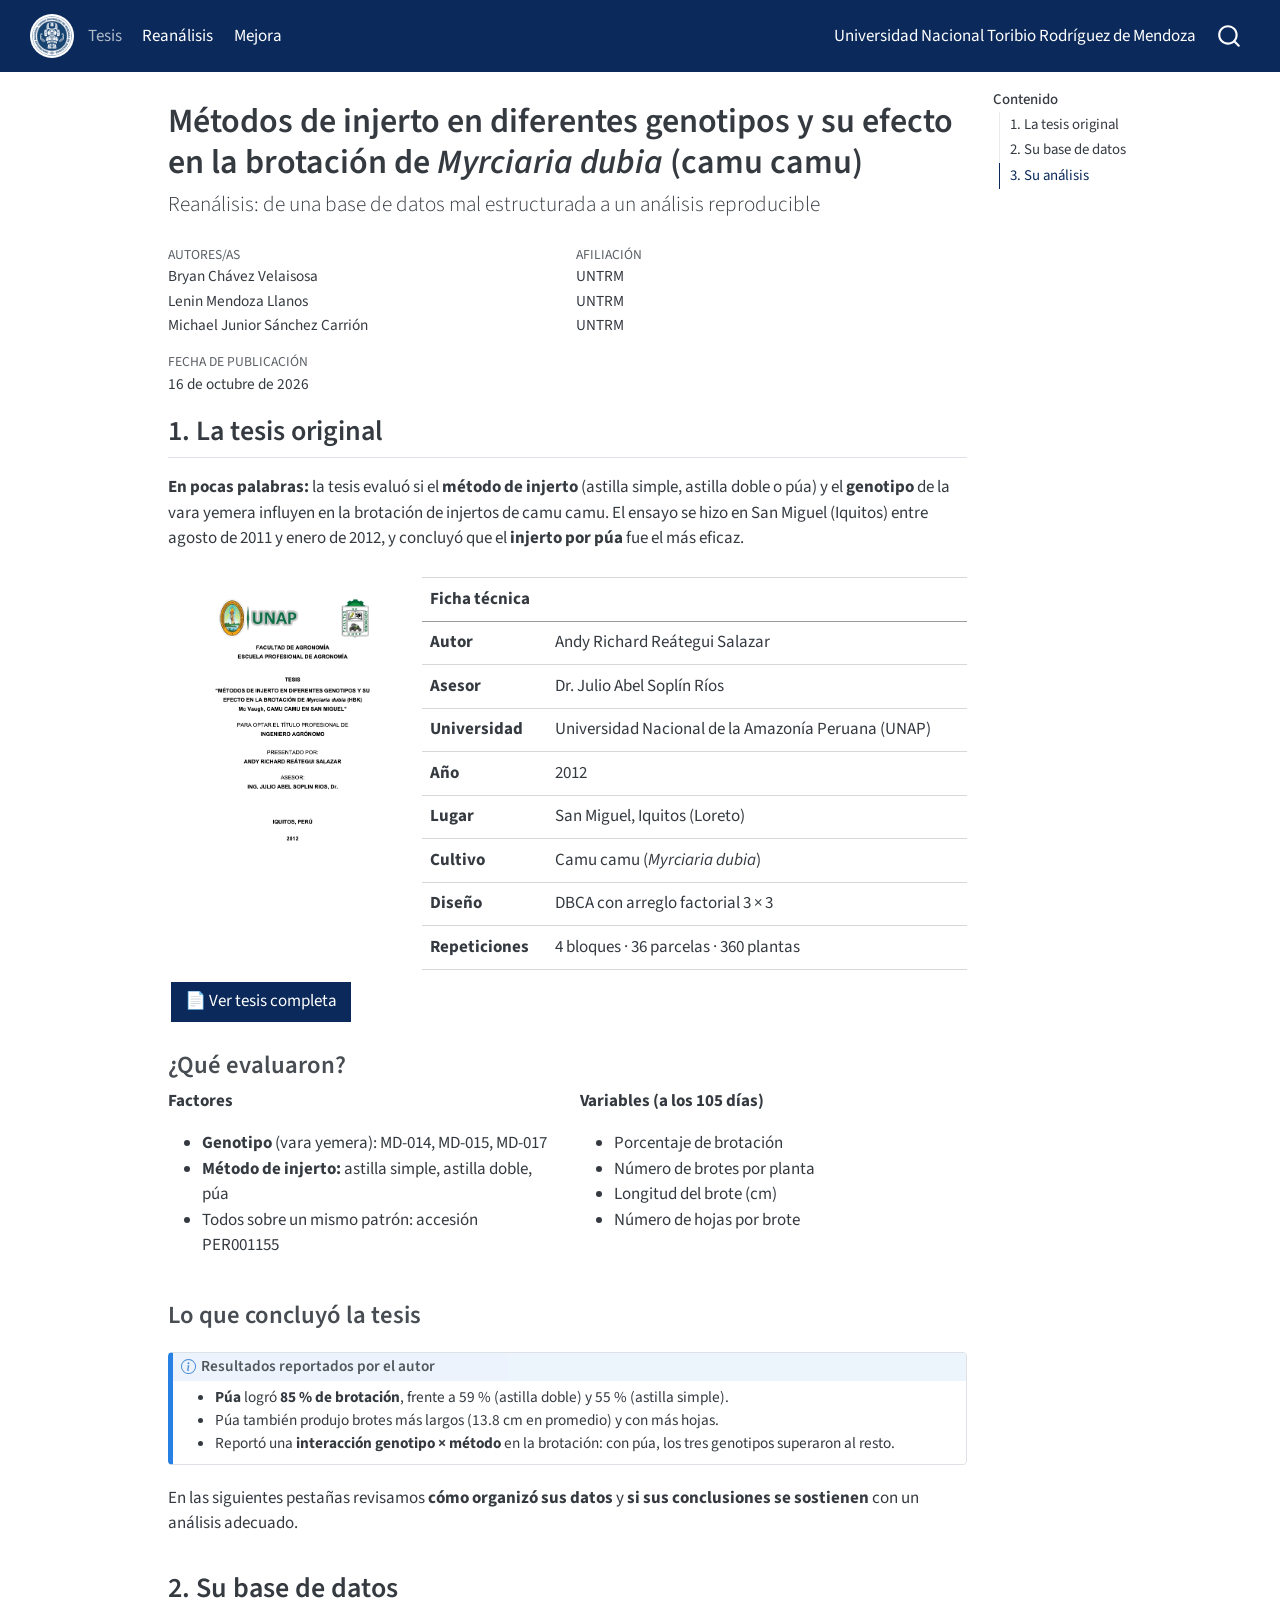
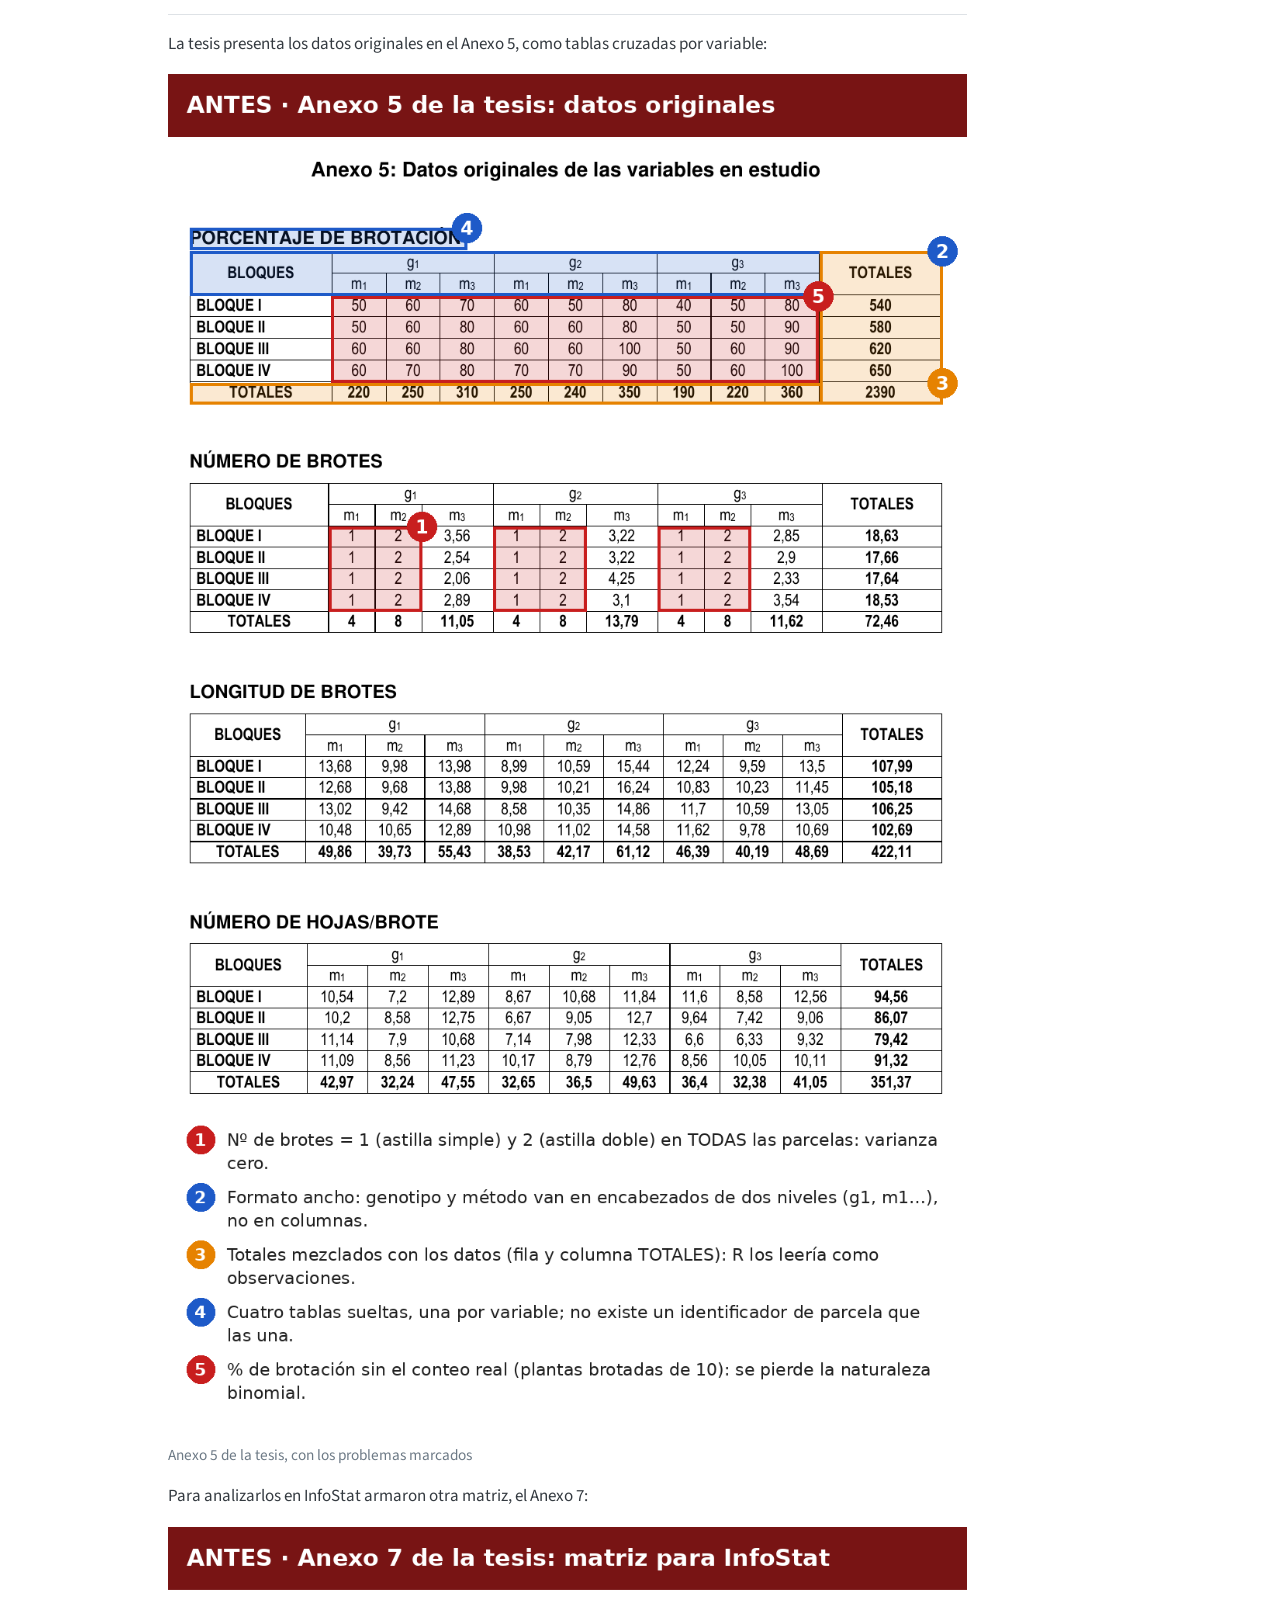
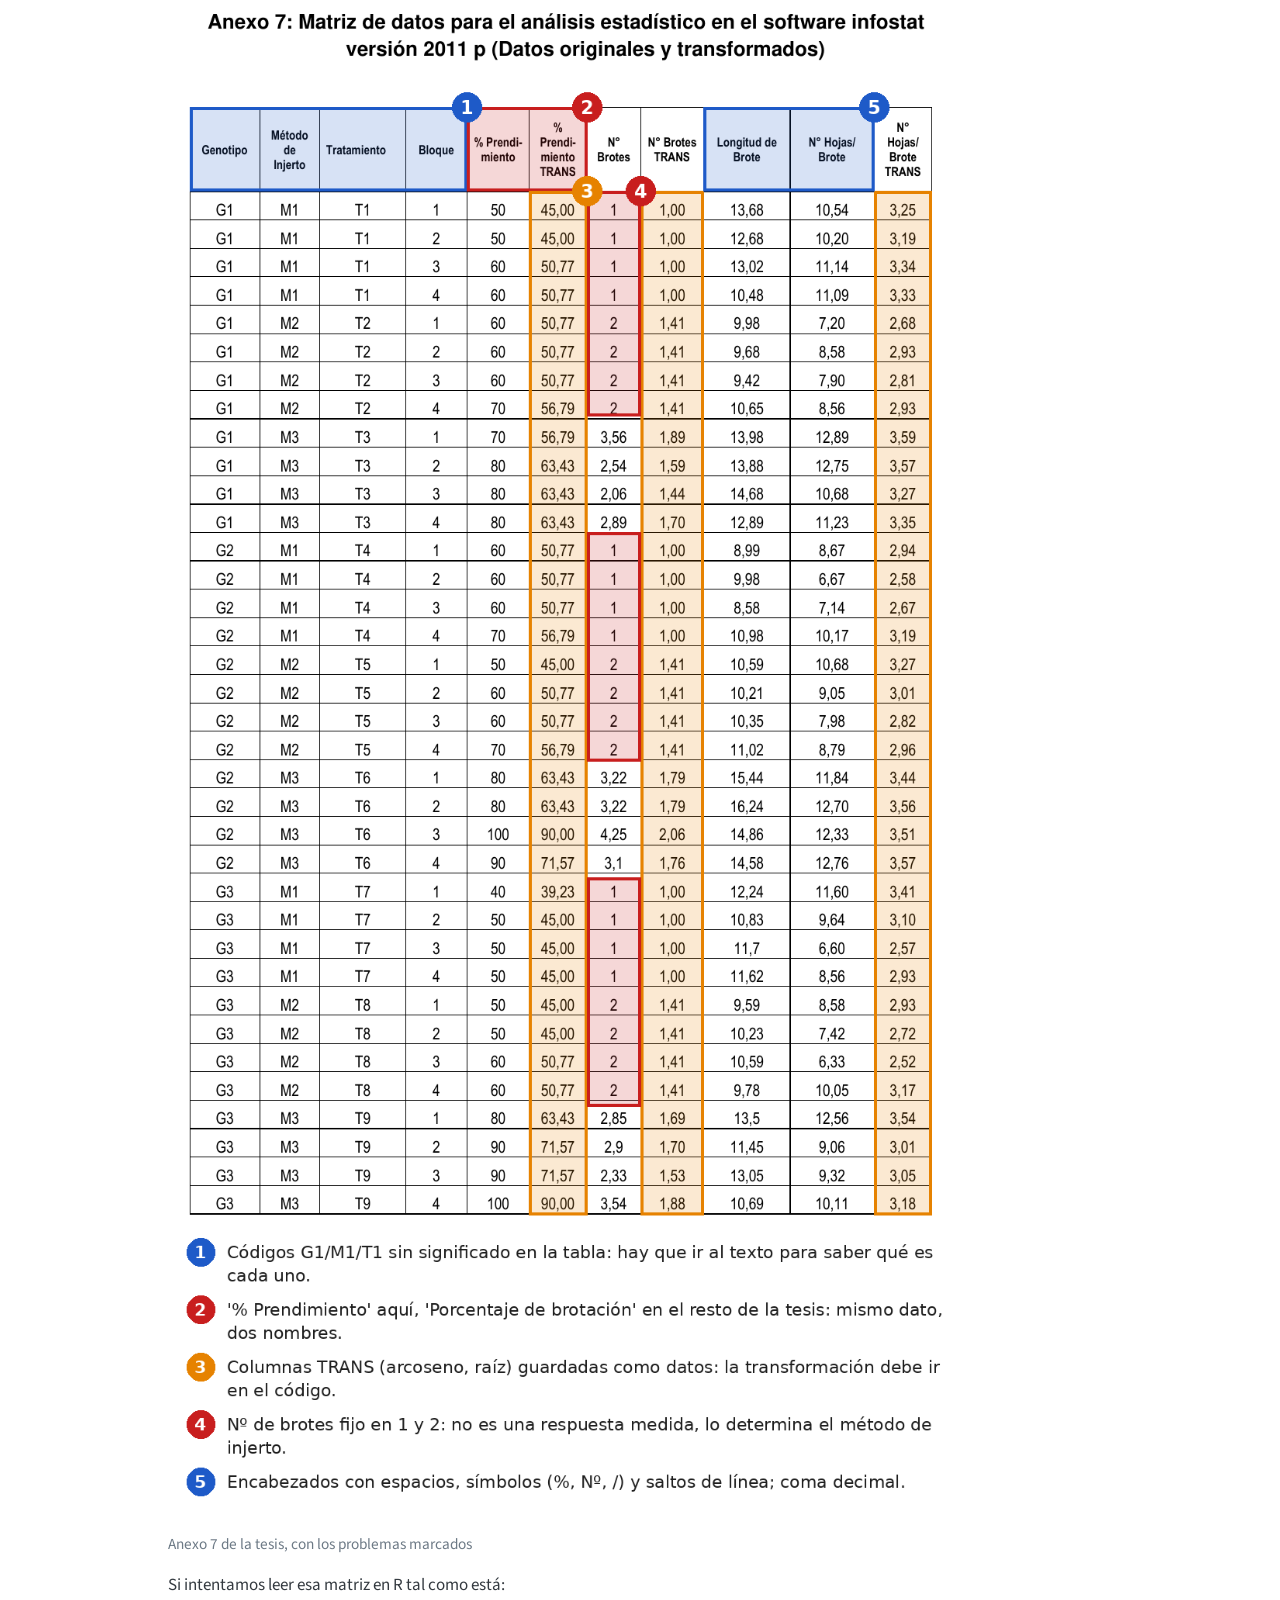
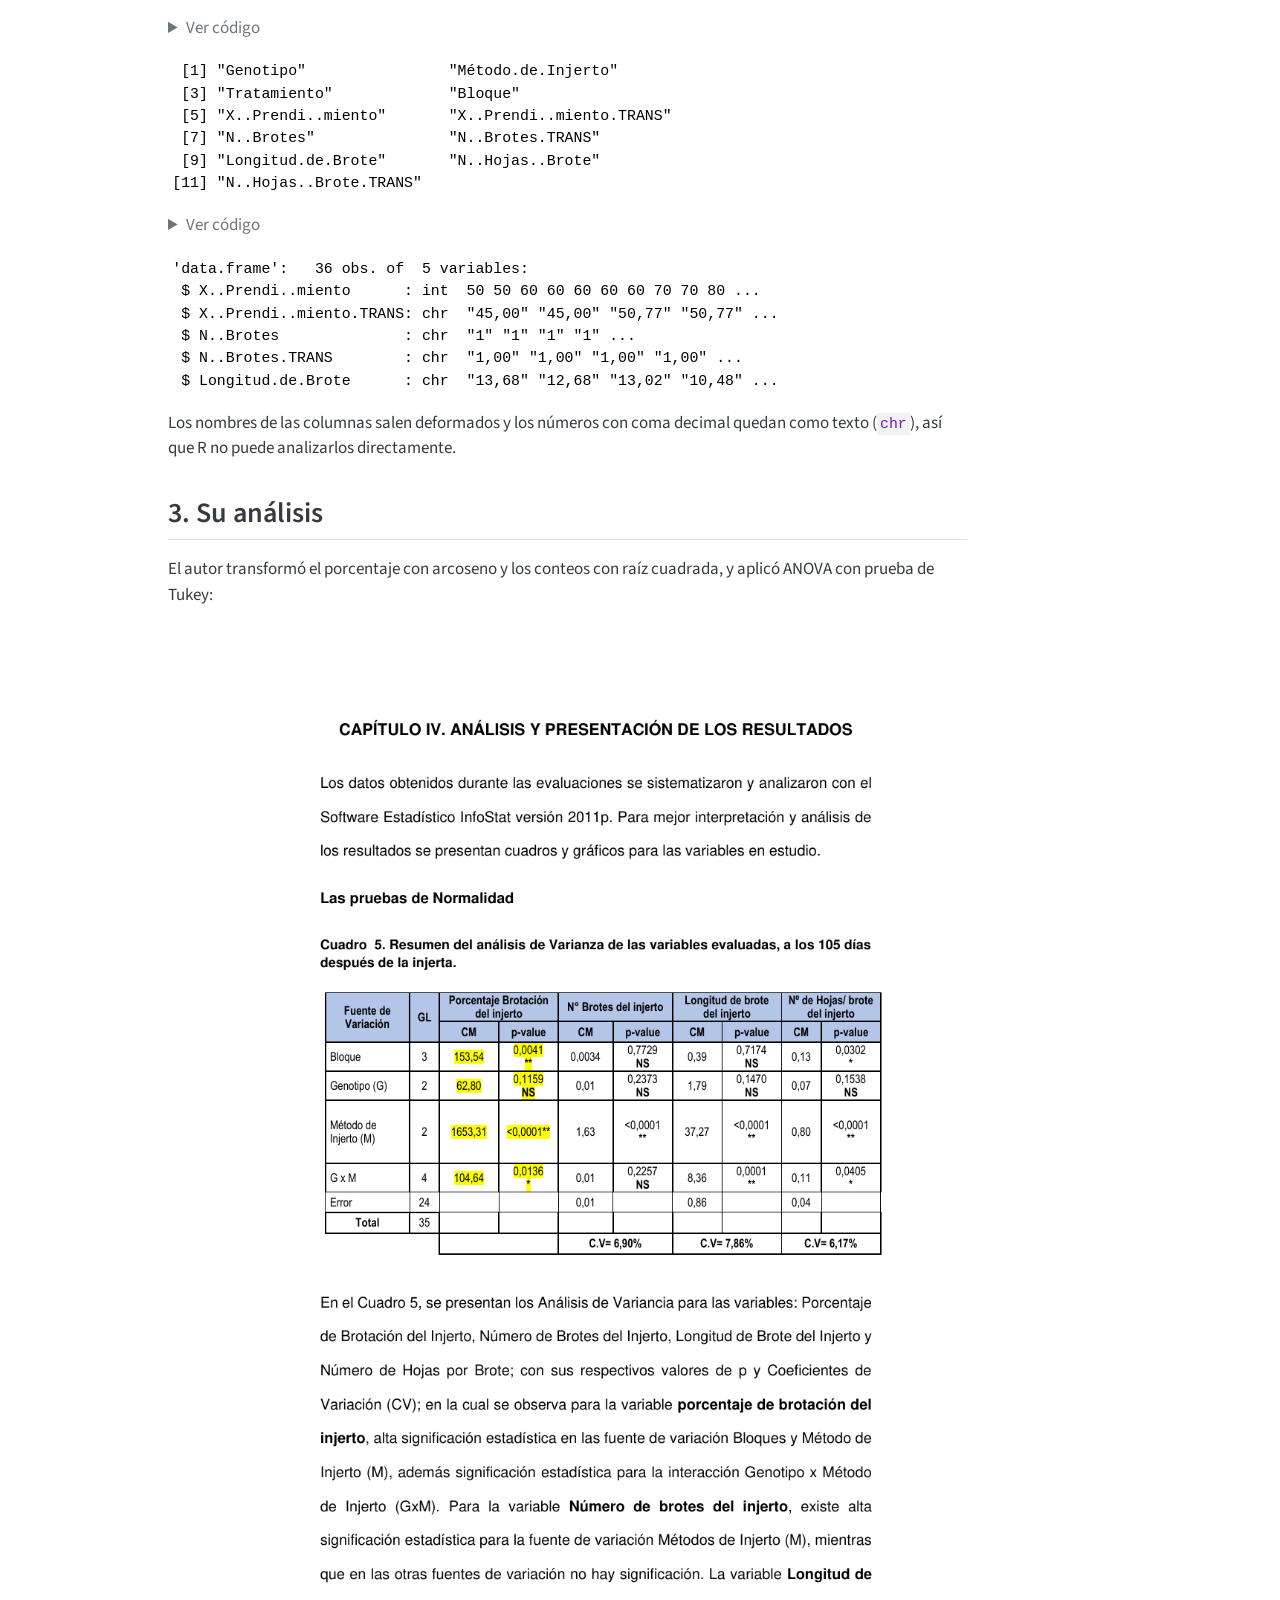
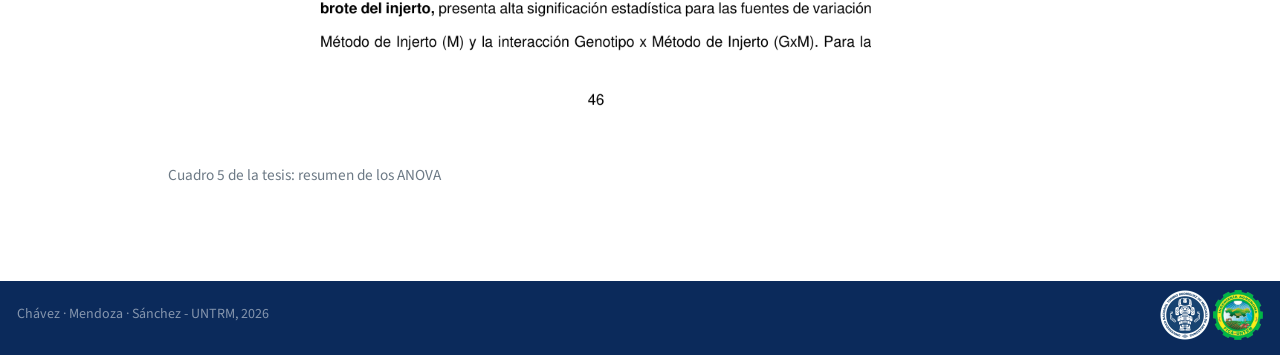
==== commit 803bc79f: "Pestaña Mejoras completa: cuadros y gráficos comparados" ====
--- a/docs/index.html
+++ b/docs/index.html
@@ -80,7 +80,7 @@
 <link href="site_libs/quarto-html/quarto-syntax-highlighting-7f8f88aac4f3542376d5c11b86a4c14d.css" rel="stylesheet" id="quarto-text-highlighting-styles">
 <script src="site_libs/bootstrap/bootstrap.min.js"></script>
 <link href="site_libs/bootstrap/bootstrap-icons.css" rel="stylesheet">
-<link href="site_libs/bootstrap/bootstrap-d01305c6002c65233af6c1e3b513d2af.min.css" rel="stylesheet" append-hash="true" id="quarto-bootstrap" data-mode="light">
+<link href="site_libs/bootstrap/bootstrap-89554284a4097b124a29e91811425c77.min.css" rel="stylesheet" append-hash="true" id="quarto-bootstrap" data-mode="light">
 <script id="quarto-search-options" type="application/json">{
   "location": "navbar",
   "copy-button": false,
